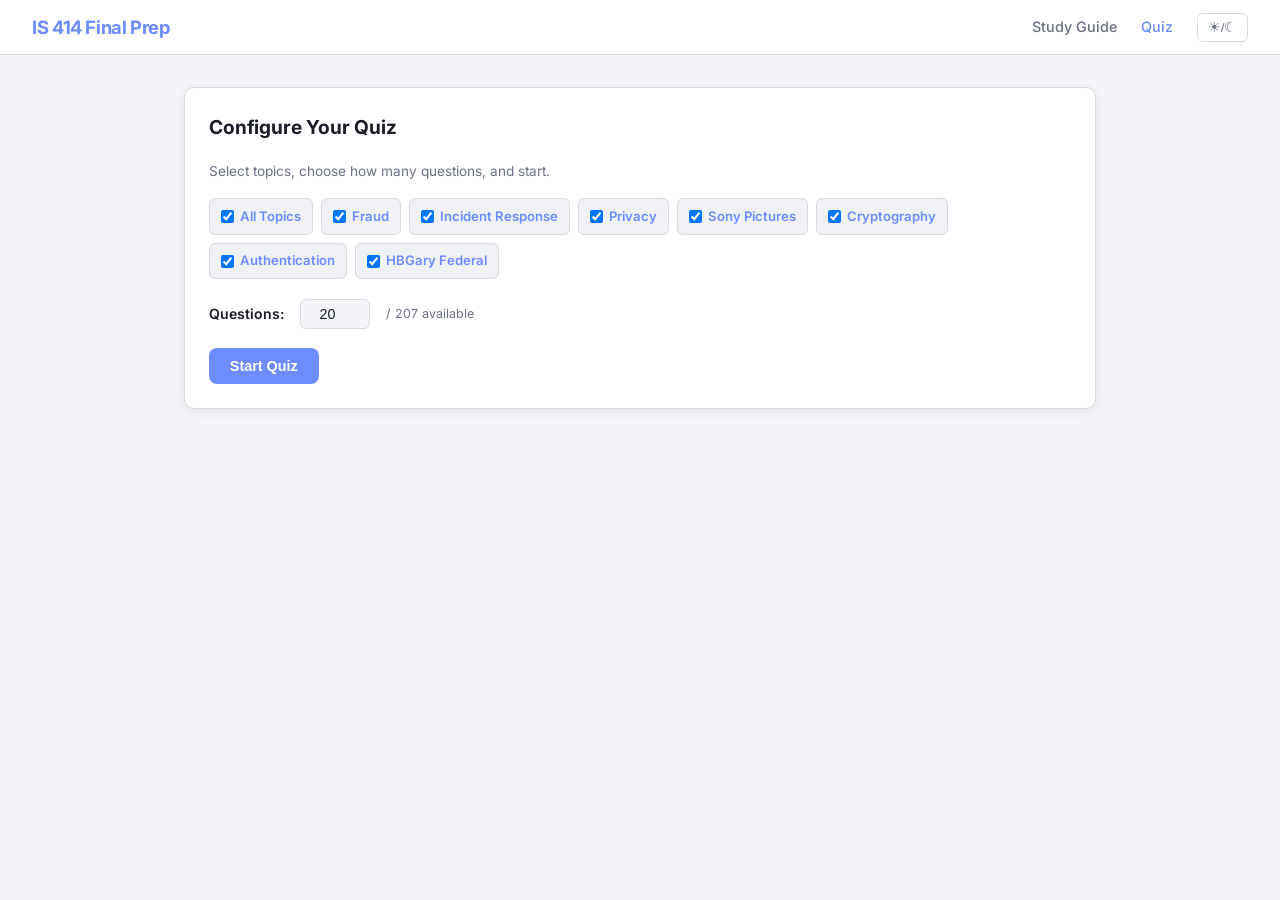
==== docs/quiz.html @ 71266794 "Add initial documentation files for IS 414 Study Guide, including index and quiz pages, CSS styles, " ====
<!DOCTYPE html>
<html lang="en">
<head>
  <meta charset="UTF-8">
  <meta name="viewport" content="width=device-width, initial-scale=1.0">
  <title>IS 414 Quiz</title>
  <link rel="preconnect" href="https://fonts.googleapis.com">
  <link href="https://fonts.googleapis.com/css2?family=Inter:wght@400;500;600;700;800&display=swap" rel="stylesheet">
  <link rel="stylesheet" href="css/style.css">
</head>
<body>
  <header>
    <a href="index.html" class="logo">IS 414 Final Prep</a>
    <nav>
      <a href="index.html">Study Guide</a>
      <a href="quiz.html" class="active">Quiz</a>
      <button id="theme-toggle" title="Toggle theme">☀/☾</button>
    </nav>
  </header>

  <div class="container">
    <!-- SETUP -->
    <div id="quiz-setup" class="quiz-setup">
      <h2>Configure Your Quiz</h2>
      <p style="font-size:.85rem;color:var(--text-muted);margin-bottom:1rem;">Select topics, choose how many questions, and start.</p>

      <div class="topic-checkboxes" id="topic-checks"></div>

      <div class="count-row">
        <label for="q-count">Questions:</label>
        <input type="number" id="q-count" min="1" value="20">
        <span class="max-label" id="max-label">/ 200 available</span>
      </div>

      <button class="btn btn-primary" id="start-btn">Start Quiz</button>
    </div>

    <!-- QUIZ AREA -->
    <div id="quiz-area" class="hidden">
      <div class="progress-bar-wrap"><div class="progress-bar" id="progress-bar"></div></div>
      <div id="question-container"></div>
      <div class="quiz-nav">
        <button class="btn btn-secondary" id="prev-btn">← Previous</button>
        <button class="btn btn-primary" id="next-btn">Next →</button>
      </div>
    </div>

    <!-- RESULTS -->
    <div id="results-area" class="hidden"></div>
  </div>

  <script src="js/quiz-data.js"></script>
  <script src="js/quiz.js"></script>
</body>
</html>
---- docs/css/style.css ----
:root {
  --bg: #0f1117;
  --bg-card: #1a1d27;
  --bg-card-hover: #222632;
  --bg-header: #161922;
  --text: #e4e6ed;
  --text-muted: #8b8fa3;
  --accent: #6c8cff;
  --accent-hover: #8da6ff;
  --green: #4caf80;
  --red: #e05555;
  --orange: #e0a050;
  --border: #2a2e3a;
  --radius: 10px;
  --shadow: 0 2px 12px rgba(0,0,0,.3);
  --transition: .25s ease;
  --font: 'Inter', -apple-system, BlinkMacSystemFont, 'Segoe UI', Roboto, sans-serif;
  --mono: 'Fira Code', 'Cascadia Code', 'Consolas', monospace;
}
@media(prefers-color-scheme:light) {
  :root {
    --bg: #f4f5f8;
    --bg-card: #ffffff;
    --bg-card-hover: #f0f1f5;
    --bg-header: #ffffff;
    --text: #1a1d27;
    --text-muted: #6b7085;
    --border: #d8dae3;
    --shadow: 0 2px 12px rgba(0,0,0,.08);
  }
}
body.light {
  --bg: #f4f5f8;
  --bg-card: #ffffff;
  --bg-card-hover: #f0f1f5;
  --bg-header: #ffffff;
  --text: #1a1d27;
  --text-muted: #6b7085;
  --border: #d8dae3;
  --shadow: 0 2px 12px rgba(0,0,0,.08);
}
body.dark {
  --bg: #0f1117;
  --bg-card: #1a1d27;
  --bg-card-hover: #222632;
  --bg-header: #161922;
  --text: #e4e6ed;
  --text-muted: #8b8fa3;
  --border: #2a2e3a;
  --shadow: 0 2px 12px rgba(0,0,0,.3);
}
* { margin:0; padding:0; box-sizing:border-box; }
html { scroll-behavior:smooth; }
body {
  font-family: var(--font);
  background: var(--bg);
  color: var(--text);
  line-height: 1.65;
  min-height: 100vh;
}

/* HEADER */
header {
  position: sticky; top:0; z-index:100;
  background: var(--bg-header);
  border-bottom: 1px solid var(--border);
  backdrop-filter: blur(12px);
  padding: .75rem 2rem;
  display: flex; align-items:center; justify-content:space-between;
}
header .logo {
  font-size:1.15rem; font-weight:700; color:var(--accent);
  text-decoration:none; letter-spacing:-.02em;
}
header nav { display:flex; gap:1.5rem; align-items:center; }
header nav a {
  color: var(--text-muted); text-decoration:none; font-size:.9rem;
  font-weight:500; transition:color var(--transition);
}
header nav a:hover, header nav a.active { color:var(--accent); }
#theme-toggle {
  background:none; border:1px solid var(--border); border-radius:6px;
  color:var(--text-muted); cursor:pointer; padding:.35rem .6rem;
  font-size:.85rem; transition:all var(--transition);
}
#theme-toggle:hover { border-color:var(--accent); color:var(--accent); }

/* LAYOUT */
.container { max-width:960px; margin:0 auto; padding:2rem 1.5rem 4rem; }
.container.wide { max-width:1100px; }

/* SIDEBAR NAV */
.page-grid {
  display:grid; grid-template-columns:220px 1fr; gap:2rem;
}
@media(max-width:800px) {
  .page-grid { grid-template-columns:1fr; }
  .sidebar { display:none; }
}
.sidebar {
  position:sticky; top:5rem; align-self:start;
  max-height:calc(100vh - 6rem); overflow-y:auto;
}
.sidebar a {
  display:block; padding:.45rem .75rem; margin-bottom:.15rem;
  color:var(--text-muted); text-decoration:none; font-size:.85rem;
  border-radius:6px; transition:all var(--transition);
}
.sidebar a:hover { background:var(--bg-card-hover); color:var(--text); }
.sidebar a.active { background:var(--accent); color:#fff; font-weight:600; }

/* CARDS */
.section-block { margin-bottom:2.5rem; }
.section-title {
  font-size:1.4rem; font-weight:700; margin-bottom:1rem;
  padding-bottom:.5rem; border-bottom:2px solid var(--accent);
  display:flex; align-items:center; justify-content:space-between;
}
.section-title .expand-all {
  font-size:.75rem; font-weight:500; color:var(--accent);
  cursor:pointer; background:none; border:1px solid var(--accent);
  padding:.25rem .65rem; border-radius:5px; transition:all var(--transition);
}
.section-title .expand-all:hover { background:var(--accent); color:#fff; }

.card {
  background:var(--bg-card); border:1px solid var(--border);
  border-radius:var(--radius); margin-bottom:.6rem;
  box-shadow:var(--shadow); transition:border-color var(--transition);
  overflow:hidden;
}
.card:hover { border-color:var(--accent); }
.card-header {
  padding:.85rem 1.1rem; cursor:pointer;
  display:flex; align-items:center; gap:.7rem;
  font-weight:600; font-size:.92rem;
  user-select:none;
}
.card-header .arrow {
  transition:transform var(--transition); font-size:.7rem; color:var(--text-muted);
}
.card.open .card-header .arrow { transform:rotate(90deg); }
.card-body {
  max-height:0; overflow:hidden;
  transition:max-height .4s ease, padding .3s ease;
  padding:0 1.1rem;
}
.card.open .card-body {
  max-height:8000px; padding:.2rem 1.1rem 1.1rem;
}
.card-body p { margin-bottom:.6rem; font-size:.88rem; }
.card-body ul, .card-body ol { margin-left:1.2rem; margin-bottom:.6rem; font-size:.88rem; }
.card-body table { width:100%; border-collapse:collapse; margin-bottom:.8rem; font-size:.85rem; }
.card-body th, .card-body td {
  text-align:left; padding:.45rem .6rem; border-bottom:1px solid var(--border);
}
.card-body th { font-weight:600; color:var(--accent); }
.card-body code {
  background:rgba(108,140,255,.12); padding:.1rem .35rem;
  border-radius:4px; font-family:var(--mono); font-size:.82rem;
}
.card-body blockquote {
  border-left:3px solid var(--accent); padding:.4rem .8rem;
  margin:.6rem 0; color:var(--text-muted); font-size:.85rem;
  background:rgba(108,140,255,.05); border-radius:0 6px 6px 0;
}

.source-tag {
  display:inline-block; font-size:.7rem; color:var(--accent);
  background:rgba(108,140,255,.1); padding:.15rem .45rem;
  border-radius:4px; margin-right:.3rem; margin-bottom:.3rem;
}

/* TOPIC BADGES */
.topic-badge {
  display:inline-block; font-size:.65rem; font-weight:600;
  text-transform:uppercase; letter-spacing:.04em;
  padding:.2rem .5rem; border-radius:4px; margin-right:.4rem;
}
.topic-badge.fraud { background:#e0555520; color:#e05555; }
.topic-badge.ir { background:#e0a05020; color:#e0a050; }
.topic-badge.privacy { background:#8c6cff20; color:#8c6cff; }
.topic-badge.sony { background:#ff6c8c20; color:#ff6c8c; }
.topic-badge.crypto { background:#6c8cff20; color:#6c8cff; }
.topic-badge.auth { background:#4caf8020; color:#4caf80; }
.topic-badge.hbgary { background:#ff8c4c20; color:#ff8c4c; }

/* QUIZ */
.quiz-setup {
  background:var(--bg-card); border:1px solid var(--border);
  border-radius:var(--radius); padding:1.5rem; margin-bottom:2rem;
  box-shadow:var(--shadow);
}
.quiz-setup h2 { font-size:1.2rem; margin-bottom:1rem; }
.topic-checkboxes {
  display:flex; flex-wrap:wrap; gap:.5rem; margin-bottom:1.2rem;
}
.topic-checkboxes label {
  display:flex; align-items:center; gap:.35rem;
  background:var(--bg-card-hover); border:1px solid var(--border);
  padding:.4rem .7rem; border-radius:6px; font-size:.82rem;
  cursor:pointer; transition:all var(--transition); user-select:none;
}
.topic-checkboxes label:hover { border-color:var(--accent); }
.topic-checkboxes input:checked + span { color:var(--accent); font-weight:600; }
.count-row {
  display:flex; align-items:center; gap:1rem; margin-bottom:1.2rem;
}
.count-row label { font-size:.88rem; font-weight:600; }
.count-row input[type=number] {
  width:70px; padding:.4rem .5rem; border-radius:6px;
  border:1px solid var(--border); background:var(--bg);
  color:var(--text); font-size:.9rem; text-align:center;
}
.count-row .max-label { font-size:.78rem; color:var(--text-muted); }

.btn {
  display:inline-flex; align-items:center; gap:.4rem;
  padding:.6rem 1.3rem; border:none; border-radius:8px;
  font-size:.9rem; font-weight:600; cursor:pointer;
  transition:all var(--transition);
}
.btn-primary { background:var(--accent); color:#fff; }
.btn-primary:hover { background:var(--accent-hover); transform:translateY(-1px); }
.btn-secondary { background:var(--bg-card-hover); color:var(--text); border:1px solid var(--border); }
.btn-secondary:hover { border-color:var(--accent); color:var(--accent); }

.progress-bar-wrap {
  height:6px; background:var(--border); border-radius:3px;
  margin-bottom:1.5rem; overflow:hidden;
}
.progress-bar {
  height:100%; background:var(--accent); border-radius:3px;
  transition:width .3s ease;
}

.question-card {
  background:var(--bg-card); border:1px solid var(--border);
  border-radius:var(--radius); padding:1.5rem;
  box-shadow:var(--shadow); margin-bottom:1rem;
}
.question-card .q-number {
  font-size:.75rem; color:var(--text-muted); margin-bottom:.5rem;
  display:flex; align-items:center; justify-content:space-between;
}
.question-card .q-text {
  font-size:1rem; font-weight:600; margin-bottom:1rem; line-height:1.5;
}
.choices { display:flex; flex-direction:column; gap:.5rem; }
.choice-btn {
  display:block; width:100%; text-align:left;
  padding:.7rem 1rem; border-radius:8px;
  border:1px solid var(--border); background:var(--bg);
  color:var(--text); font-size:.88rem; cursor:pointer;
  transition:all var(--transition);
}
.choice-btn:hover:not(.disabled) { border-color:var(--accent); background:var(--bg-card-hover); }
.choice-btn.selected { border-color:var(--accent); background:rgba(108,140,255,.1); }
.choice-btn.correct { border-color:var(--green); background:rgba(76,175,128,.12); color:var(--green); }
.choice-btn.incorrect { border-color:var(--red); background:rgba(224,85,85,.1); color:var(--red); }
.choice-btn.disabled { cursor:default; opacity:.85; }
.choice-btn.show-correct { border-color:var(--green); background:rgba(76,175,128,.08); }

.explanation-box {
  margin-top:1rem; padding:.85rem 1rem; border-radius:8px;
  border-left:3px solid var(--orange); font-size:.85rem;
  background:rgba(224,160,80,.06);
}
.explanation-box .exp-label { font-weight:700; color:var(--orange); margin-bottom:.3rem; }
.explanation-box .exp-ref { font-size:.75rem; color:var(--accent); margin-top:.4rem; }

.results-card {
  background:var(--bg-card); border:1px solid var(--border);
  border-radius:var(--radius); padding:2rem; text-align:center;
  box-shadow:var(--shadow);
}
.results-card .score { font-size:3rem; font-weight:800; color:var(--accent); }
.results-card .score-label { font-size:1rem; color:var(--text-muted); margin-bottom:1.5rem; }
.results-breakdown {
  display:flex; flex-wrap:wrap; gap:.8rem; justify-content:center;
  margin-bottom:1.5rem;
}
.results-breakdown .rb-item {
  background:var(--bg); padding:.5rem .8rem; border-radius:6px;
  font-size:.8rem; border:1px solid var(--border);
}
.missed-list { text-align:left; margin-top:1.5rem; }
.missed-list h3 { font-size:1rem; margin-bottom:.8rem; }

.quiz-nav {
  display:flex; justify-content:space-between; align-items:center;
  margin-top:1.2rem;
}

.hidden { display:none !important; }

/* Scrollbar */
::-webkit-scrollbar { width:6px; }
::-webkit-scrollbar-track { background:var(--bg); }
::-webkit-scrollbar-thumb { background:var(--border); border-radius:3px; }
::-webkit-scrollbar-thumb:hover { background:var(--text-muted); }
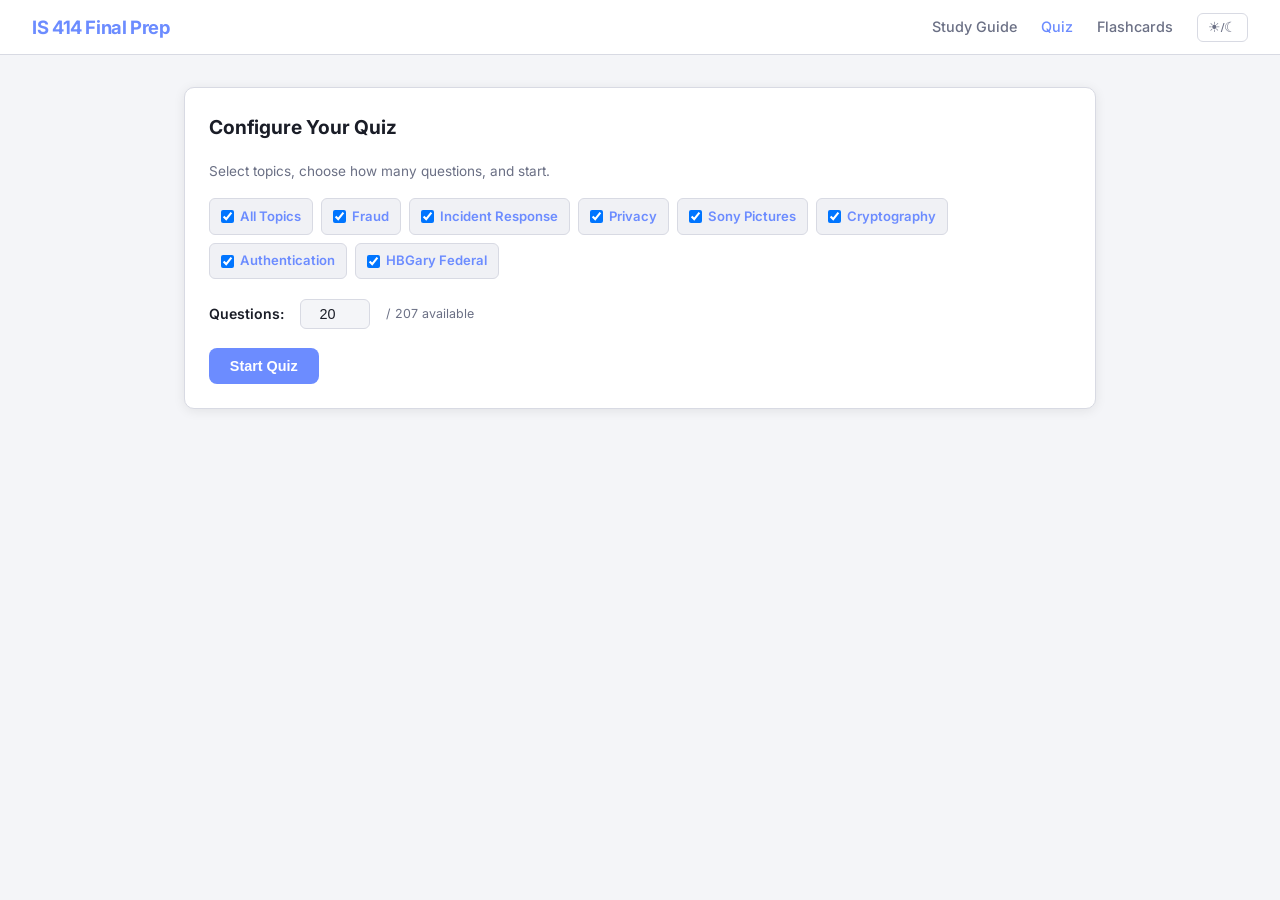
==== commit 8021d63d: "Add flashcards feature: Introduced a new flashcards.html page with interactive functionality, update" ====
--- a/docs/quiz.html
+++ b/docs/quiz.html
@@ -14,6 +14,7 @@
     <nav>
       <a href="index.html">Study Guide</a>
       <a href="quiz.html" class="active">Quiz</a>
+      <a href="flashcards.html">Flashcards</a>
       <button id="theme-toggle" title="Toggle theme">☀/☾</button>
     </nav>
   </header>
@@ -49,6 +50,17 @@
     <div id="results-area" class="hidden"></div>
   </div>
 
+  <div id="study-panel-backdrop" class="study-panel-backdrop" aria-hidden="true"></div>
+  <aside id="study-panel" class="study-panel" aria-label="Study material for this question" aria-hidden="true">
+    <div class="study-panel-header">
+      <h3 id="study-panel-heading">Study material</h3>
+      <button type="button" id="study-panel-close" class="study-panel-close" aria-label="Close panel">×</button>
+    </div>
+    <div id="study-panel-body" class="study-panel-body"></div>
+  </aside>
+
+  <script src="js/resource-links.js"></script>
+  <script src="js/study-guide-data.js"></script>
   <script src="js/quiz-data.js"></script>
   <script src="js/quiz.js"></script>
 </body>
--- a/docs/css/style.css
+++ b/docs/css/style.css
@@ -109,8 +109,11 @@
 .sidebar a:hover { background:var(--bg-card-hover); color:var(--text); }
 .sidebar a.active { background:var(--accent); color:#fff; font-weight:600; }
 
-/* CARDS */
-.section-block { margin-bottom:2.5rem; }
+/* CARDS — scroll-margin so #hash links land below sticky header */
+.section-block {
+  margin-bottom:2.5rem;
+  scroll-margin-top: 5.5rem;
+}
 .section-title {
   font-size:1.4rem; font-weight:700; margin-bottom:1rem;
   padding-bottom:.5rem; border-bottom:2px solid var(--accent);
@@ -148,6 +151,15 @@
 .card.open .card-body {
   max-height:8000px; padding:.2rem 1.1rem 1.1rem;
 }
+
+.card.study-highlight {
+  outline: 2px solid var(--accent);
+  outline-offset: 3px;
+  border-radius: 10px;
+  box-shadow: 0 0 0 4px rgba(108, 140, 255, 0.22);
+  transition: outline 0.2s ease, box-shadow 0.2s ease;
+}
+
 .card-body p { margin-bottom:.6rem; font-size:.88rem; }
 .card-body ul, .card-body ol { margin-left:1.2rem; margin-bottom:.6rem; font-size:.88rem; }
 .card-body table { width:100%; border-collapse:collapse; margin-bottom:.8rem; font-size:.85rem; }
@@ -169,7 +181,31 @@
   display:inline-block; font-size:.7rem; color:var(--accent);
   background:rgba(108,140,255,.1); padding:.15rem .45rem;
   border-radius:4px; margin-right:.3rem; margin-bottom:.3rem;
-}
+  line-height:1.5; vertical-align:middle;
+}
+.source-tag a {
+  color:var(--accent); font-weight:600; text-decoration:underline;
+  text-underline-offset:2px;
+}
+.source-tag a:hover { color:var(--accent-hover); }
+.source-slide-link {
+  display:inline-block;
+  font-weight:600;
+  text-decoration:underline !important;
+  padding:.1rem 0;
+  margin:-.1rem 0;
+  max-width:100%;
+  line-height:1.45;
+}
+.source-tag--slide .source-slide-meta { font-weight:500; }
+.source-tag--slide .source-slide-meta a { font-size:.68rem; }
+.source-tag-label { font-weight:600; opacity:.9; }
+.source-slides-ref, .source-tx-hint {
+  color:var(--text-muted); font-weight:400; font-size:.65rem;
+}
+.source-tag--slide .source-slides-ref { font-style:italic; }
+.source-tag .source-tx-all { font-weight:500; font-size:.62rem; text-decoration:none; opacity:.85; }
+.source-tag .source-tx-all:hover { opacity:1; text-decoration:underline; }
 
 /* TOPIC BADGES */
 .topic-badge {
@@ -268,6 +304,20 @@
 }
 .explanation-box .exp-label { font-weight:700; color:var(--orange); margin-bottom:.3rem; }
 .explanation-box .exp-ref { font-size:.75rem; color:var(--accent); margin-top:.4rem; }
+.explanation-box .study-actions {
+  display:flex;
+  flex-wrap:wrap;
+  align-items:center;
+  gap:.25rem .5rem;
+}
+.explanation-box .study-actions-sep { color:var(--text-muted); user-select:none; }
+.explanation-box .study-actions-ref {
+  color:var(--text-muted);
+  font-size:.72rem;
+  flex:1 1 12rem;
+  min-width:0;
+}
+.explanation-box .study-actions .btn-link { font-size:inherit; }
 
 .results-card {
   background:var(--bg-card); border:1px solid var(--border);
@@ -292,7 +342,263 @@
   margin-top:1.2rem;
 }
 
+/* Flashcards */
+.fc-intro {
+  font-size:.85rem;
+  color:var(--text-muted);
+  margin-bottom:1rem;
+  line-height:1.5;
+}
+.fc-toolbar {
+  display:flex;
+  flex-wrap:wrap;
+  align-items:center;
+  justify-content:space-between;
+  gap:.75rem 1rem;
+  margin-bottom:.5rem;
+}
+.fc-toolbar-left {
+  flex:1 1 200px;
+  min-width:0;
+}
+.fc-progress-text {
+  display:block;
+  font-size:.8rem;
+  color:var(--text-muted);
+  margin-bottom:.35rem;
+}
+.fc-progress-bar-wrap {
+  height:5px;
+  background:var(--border);
+  border-radius:3px;
+  overflow:hidden;
+}
+.fc-progress-bar {
+  height:100%;
+  background:var(--accent);
+  border-radius:3px;
+  width:0%;
+  transition:width .25s ease;
+}
+.fc-flip-hint {
+  text-align:center;
+  font-size:.78rem;
+  color:var(--text-muted);
+  margin:.4rem 0 .8rem;
+}
+.fc-flip-hint kbd {
+  font-size:.72rem;
+  padding:.1rem .3rem;
+  border-radius:4px;
+  border:1px solid var(--border);
+  background:var(--bg);
+}
+.fc-scene {
+  perspective:1200px;
+  max-width:640px;
+  margin:0 auto 1.25rem;
+}
+.fc-card {
+  cursor:pointer;
+  min-height:min(52vh, 380px);
+  outline:none;
+  border-radius:var(--radius);
+}
+.fc-card:focus-visible {
+  box-shadow:0 0 0 3px rgba(108,140,255,.45);
+}
+.fc-inner {
+  position:relative;
+  transform-style:preserve-3d;
+  transition:transform .55s cubic-bezier(0.4,0.2,0.2,1);
+  min-height:min(52vh, 380px);
+}
+.fc-card.is-flipped .fc-inner {
+  transform:rotateY(180deg);
+}
+.fc-face {
+  position:absolute;
+  inset:0;
+  backface-visibility:hidden;
+  -webkit-backface-visibility:hidden;
+  border-radius:var(--radius);
+  border:1px solid var(--border);
+  background:var(--bg-card);
+  box-shadow:var(--shadow);
+  padding:1.35rem 1.5rem;
+  display:flex;
+  flex-direction:column;
+  justify-content:center;
+  overflow-y:auto;
+}
+.fc-back {
+  transform:rotateY(180deg);
+  justify-content:flex-start;
+}
+.fc-front-inner, .fc-back-inner {
+  width:100%;
+}
+.fc-front-inner .topic-badge { margin-bottom:.65rem; }
+.fc-multi-note {
+  font-size:.75rem;
+  color:var(--text-muted);
+  margin:0 0 .5rem;
+}
+.fc-question {
+  font-size:1.05rem;
+  font-weight:600;
+  line-height:1.5;
+  margin:0;
+}
+.fc-back-label {
+  font-size:.72rem;
+  font-weight:700;
+  text-transform:uppercase;
+  letter-spacing:.04em;
+  color:var(--text-muted);
+  margin:0 0 .35rem;
+}
+.fc-answer-single {
+  font-size:1rem;
+  font-weight:600;
+  color:var(--green);
+  margin:0 0 .85rem;
+  line-height:1.45;
+}
+.fc-answer-list {
+  margin:0 0 .85rem 1rem;
+  padding:0;
+  font-size:.92rem;
+  line-height:1.45;
+  color:var(--green);
+}
+.fc-answer-list li { margin-bottom:.25rem; }
+.fc-explanation {
+  font-size:.85rem;
+  line-height:1.5;
+  color:var(--text);
+  margin-bottom:.5rem;
+}
+.fc-explanation .fc-back-label { margin-top:.25rem; }
+.fc-explanation p:last-child { margin-bottom:0; }
+.fc-back .study-actions { margin-top:.75rem; }
+.fc-kbd-hint {
+  text-align:center;
+  font-size:.75rem;
+  color:var(--text-muted);
+  margin-top:.75rem;
+}
+.fc-kbd-hint kbd {
+  font-size:.7rem;
+  padding:.08rem .28rem;
+  border-radius:4px;
+  border:1px solid var(--border);
+  background:var(--bg);
+  margin:0 .1rem;
+}
+.fc-card-nav { margin-top:1rem; }
+button.btn:disabled {
+  opacity:.45;
+  cursor:not-allowed;
+  transform:none !important;
+}
+
+@media (prefers-reduced-motion: reduce) {
+  .fc-inner { transition:none; }
+  .fc-progress-bar { transition:none; }
+}
+
 .hidden { display:none !important; }
+
+/* Study panel (quiz — slides & notes without leaving the page) */
+.study-panel-backdrop {
+  position:fixed; inset:0; z-index:200;
+  background:rgba(0,0,0,.45);
+  backdrop-filter:blur(2px);
+  opacity:0; pointer-events:none;
+  transition:opacity .22s ease;
+}
+.study-panel-backdrop.study-panel--open {
+  opacity:1; pointer-events:auto;
+}
+.study-panel {
+  position:fixed; top:0; right:0; z-index:210;
+  width:min(440px, 100vw);
+  max-width:100%;
+  height:100vh;
+  background:var(--bg-card);
+  border-left:1px solid var(--border);
+  box-shadow:-8px 0 32px rgba(0,0,0,.25);
+  display:flex; flex-direction:column;
+  transform:translateX(100%);
+  visibility:hidden;
+  pointer-events:none;
+  transition:transform .28s ease, visibility 0s .28s;
+}
+.study-panel.study-panel--open {
+  transform:translateX(0);
+  visibility:visible;
+  pointer-events:auto;
+  transition:transform .28s ease, visibility 0s 0s;
+}
+
+.study-panel-header {
+  flex-shrink:0;
+  display:flex; align-items:center; justify-content:space-between;
+  gap:.75rem;
+  padding:.85rem 1rem;
+  border-bottom:1px solid var(--border);
+  background:var(--bg-header);
+}
+.study-panel-header h3 {
+  font-size:1rem; font-weight:700; margin:0;
+}
+.study-panel-close {
+  background:none; border:none; color:var(--text-muted);
+  font-size:1.75rem; line-height:1; cursor:pointer;
+  padding:.15rem .4rem; border-radius:6px;
+ transition:color .2s, background .2s;
+}
+.study-panel-close:hover { color:var(--text); background:var(--bg-card-hover); }
+
+.study-panel-body {
+  flex:1; overflow-y:auto;
+  padding:1rem 1.1rem 2rem;
+  font-size:.88rem;
+}
+.study-panel-ref {
+  font-size:.8rem; color:var(--text-muted);
+  margin-bottom:1rem; padding-bottom:.75rem;
+  border-bottom:1px solid var(--border);
+}
+.study-panel-block {
+  margin-bottom:1.25rem;
+}
+.study-panel-block h4 {
+  font-size:.92rem; font-weight:700; margin:0 0 .5rem;
+  color:var(--accent);
+}
+.study-panel-detail { line-height:1.55; }
+.study-panel-detail p { margin-bottom:.5rem; }
+.study-panel-detail ul, .study-panel-detail ol { margin-left:1.1rem; margin-bottom:.5rem; }
+.study-panel-detail table { font-size:.8rem; width:100%; border-collapse:collapse; }
+.study-panel-detail th, .study-panel-detail td {
+  border-bottom:1px solid var(--border); padding:.35rem .4rem; text-align:left;
+}
+.study-panel-sources { margin-top:.65rem; }
+
+.btn-link {
+  display:inline;
+  background:none; border:none; padding:0; margin:0;
+  font:inherit; font-weight:600; color:var(--accent);
+  text-decoration:underline; cursor:pointer;
+  text-underline-offset:2px;
+}
+.btn-link:hover { color:var(--accent-hover); }
+
+@media (max-width:600px) {
+  .study-panel { width:100vw; }
+}
 
 /* Scrollbar */
 ::-webkit-scrollbar { width:6px; }
